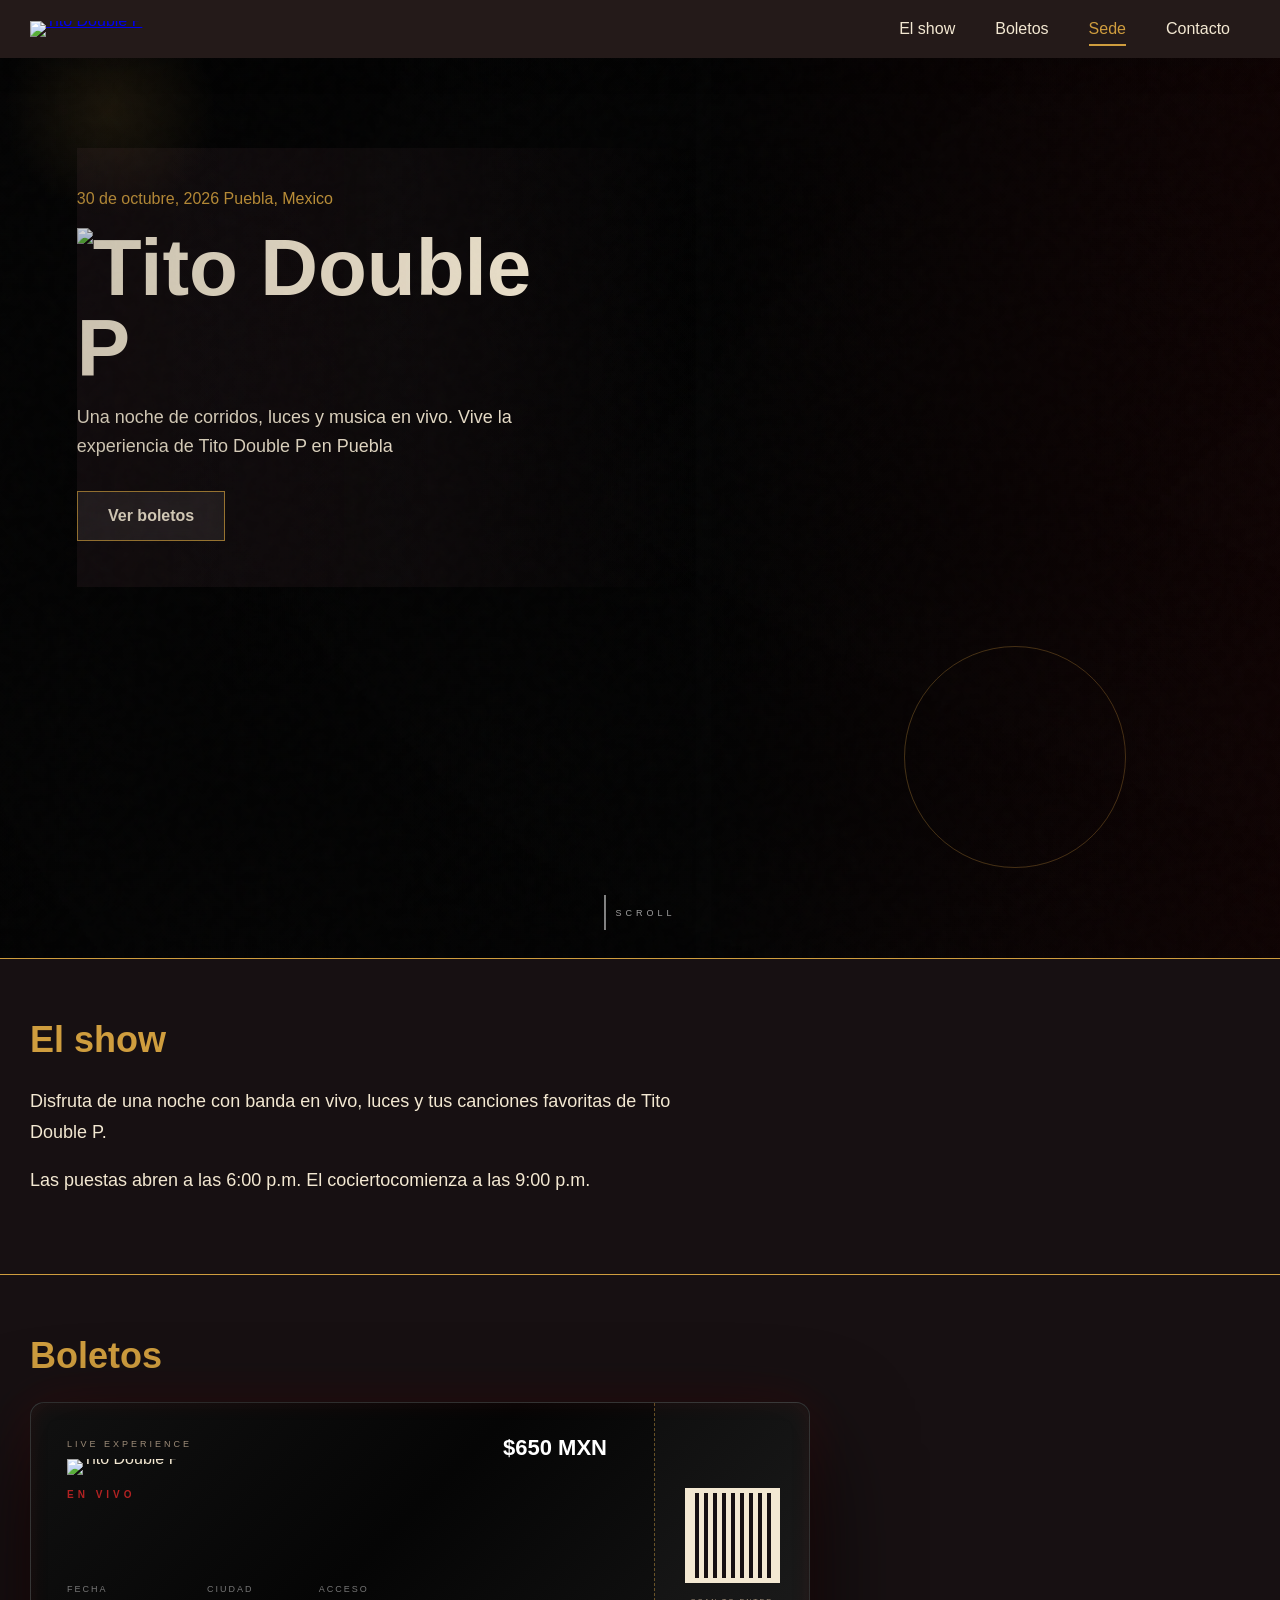
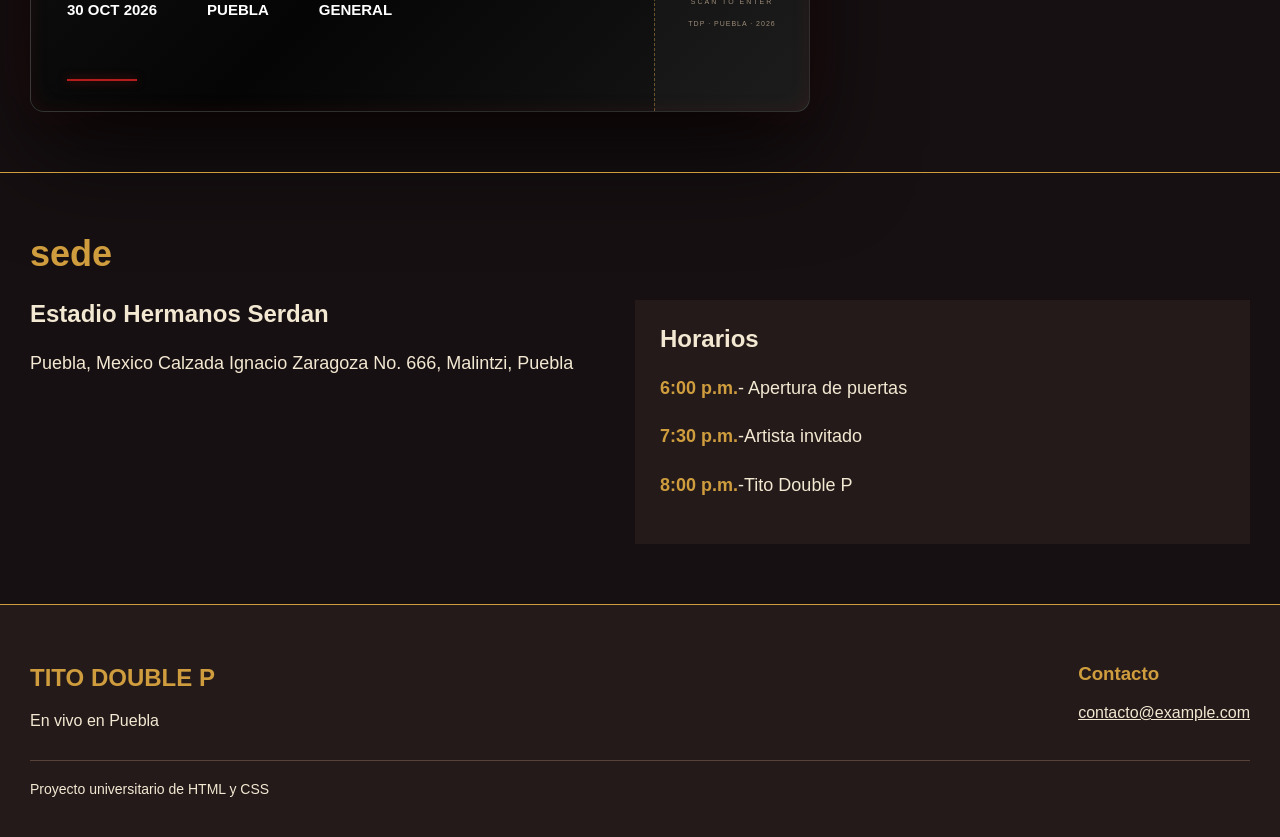
==== pagina_web.html/index.html @ 89b6fadc "Add files via upload" ====
<!DOCTYPE html>
<html lang="es">
<head>
  <meta charset="UTF-8">
  <meta name="viewport" content="width=device-width, initial-scale=1.0">
  <title>Tito Double P | Puebla</title>
  <link rel="stylesheet" href="estilos.css">
</head>

<body>
  <!-- Esta es la barra de arriba con el nombre y el menu -->
  <header>
    <a class="logo-link" href="#" aria-label="Ir al inicio">
      <img class="logo" src="../logo.png" alt="Tito Double P">
    </a>

    <button class="menu-toggle" type="button" aria-label="Abrir menu" aria-expanded="false" aria-controls="menu-principal">
      <span></span>
      <span></span>
      <span></span>
    </button>

    <!-- Estos links llevan a cada parte de la pagina -->
    <nav id="menu-principal">
      <a href="#show">El show</a>
      <a href="#boletos">Boletos</a>
      <a href="#sede">Sede</a>
      <a href="#contacto">Contacto</a>
    </nav>
  </header>

  <main>
    <!-- Aqui empieza la parte principal con el video -->
    <section class="hero">
      <!-- Todo este texto queda encima del video -->
      <div class="hero-contenido">
        <p class="fecha"> 30 de octubre, 2026  Puebla, Mexico</p>

        <h1 class="hero-titulo">
          <img src="../logo.png" alt="Tito Double P">
        </h1>

        <p class="descripcion">
          Una noche de corridos, luces y musica en vivo.
          Vive la experiencia de Tito Double P en Puebla
        </p>

        <a class="boton" href="#boletos">Ver boletos</a>
      </div>
      <!-- Video de Tito que esta guardado en la carpeta del proyecto -->
      <div class="artista-escena" aria-hidden="true">
        <video class="hero-video" autoplay muted loop playsinline preload="auto">
          <source src="../titovideo.mp4" type="video/mp4">
        </video>
      </div>
      <!-- Efectos de vidrio y luz que siguen al cursor -->
      <div class="hero-overlay" aria-hidden="true"></div>
      <div class="rgb-glow" aria-hidden="true"></div>
      <div class="grain" aria-hidden="true"></div>
      <div class="scroll-indicator" aria-hidden="true"><span></span>SCROLL</div>
    </section>
    <!-- Informacion sobre el concierto -->
    <section id="show" class="seccion">
      <h2>El show</h2>

      <p>
        Disfruta de una noche con banda en vivo, luces 
        y tus canciones favoritas de Tito Double P.
      </p>

      <p>
        Las puestas abren a las 6:00 p.m.
        El cociertocomienza a las 9:00 p.m.
      </p>
    </section>
    <!-- Boleto con efecto 3D -->
    <section id="boletos" class="seccion">
    <h2>Boletos</h2>

    <div class="ticket" id="ticket">
      <div class="ticket-main">
        <div class="ticket-top">
          <span class="ticket-small">LIVE EXPERIENCE</span>
          <div class="ticket-artist">
            <img src="../logo.png" alt="Tito Double P">
          </div>
          <div class="ticket-subtitle">EN VIVO</div>
        </div>

        <div class="ticket-info">
          <div class="ticket-info-item">
            <span>FECHA</span>
            <strong>30 OCT 2026</strong>
          </div>
          <div class="ticket-info-item">
            <span>CIUDAD</span>
            <strong>PUEBLA</strong>
          </div>
          <div class="ticket-info-item">
            <span>ACCESO</span>
            <strong>GENERAL</strong>
          </div>
        </div>

        <div class="ticket-red-line"></div>
      </div>

      <!-- Precio del boleto -->
      <div class="ticket-price">$650 MXN</div>

      <div class="ticket-side">
        <div class="ticket-qr" aria-hidden="true"></div>
        <span class="ticket-scan">SCAN TO ENTER</span>
        <span class="ticket-number">TDP · PUEBLA · 2026</span>
      </div>
    </div>
  </section>
  <!-- Lugar y horarios del evento -->
  <section id="sede" class="seccion">
    <h2>sede</h2>

    <div class="sede-contenido">
      <div class="sede-info">
        <h3>Estadio Hermanos Serdan</h3>

        <p>
          Puebla, Mexico
          Calzada Ignacio Zaragoza No. 666, Malintzi, Puebla
        </p>
      </div>
      <div class="horarios">
        <h3>Horarios</h3>

        <p><strong>6:00 p.m.</strong>- Apertura de puertas</p>
        <p><strong>7:30 p.m.</strong>-Artista invitado</p>
        <p><strong>8:00 p.m.</strong>-Tito Double P</p>
      </div>
    </div>
  </section>
  </main>
  <!-- Pie de pagina con los datos de contacto -->
  <footer id="contacto">
    <div class="footer-contenido">
      <div>
        <h2>TITO DOUBLE P</h2>
        <p>En vivo en Puebla</p>
      </div>

      <div>
        <h3>Contacto</h3>
        <a href="mailto: contacto@example.com">
          contacto@example.com
        </a>
      </div>
    </div>

    <p class="footer-nota">
      Proyecto universitario de HTML y CSS 
    </p>
  </footer>
  <script src="script.js" defer></script>
</body>
</html>
---- pagina_web.html/estilos.css ----
/* Estilos generales de toda la pagina */
body {
    margin: 0;
    background-color: #171012;
    color: #f3e8d2;
    font-family: Arial, sans-serif;
    overflow-x: hidden;
}

body::selection {
    background: #cf9d3e;
    color: #171012;
}

html {
    scroll-behavior: smooth;
}

/* Barra de navegacion */
header{
    background-color: #241a19;
    padding: 20px 30px;
}

header h2{
    margin: 0 0 15px;
    color: #cf9d3e;
}

nav a{
    color: #f3e8d2;
    text-decoration: none;
    margin-right: 20px;
}

header{
    background-color: #241a19; 
    padding: 20px 30px;

    display: flex;
    justify-content: space-between;
    align-items: center;
    position: sticky;
    top: 0;
    z-index: 10;
    backdrop-filter: blur(14px);
    box-shadow: 0 8px 30px rgba(0, 0, 0, 0.16);
}

header h2 {
    margin: 0;
    color: #cf9d3e;
}

/* Logo principal de la pagina */
.logo-link {
    display: inline-flex;
    align-items: center;
    line-height: 0;
}

.logo {
    display: block;
    width: 148px;
    height: auto;
    max-height: 38px;
    object-fit: contain;
}

/* Boton hamburguesa para celular */
.menu-toggle {
    display: none;
    width: 44px;
    height: 44px;
    padding: 10px;
    border: 1px solid rgba(207, 157, 62, 0.5);
    background: transparent;
    cursor: pointer;
}

.menu-toggle span {
    display: block;
    height: 2px;
    margin: 5px 0;
    background: #cf9d3e;
    transition: transform 250ms ease, opacity 250ms ease;
}

.menu-toggle[aria-expanded="true"] span:first-child {
    transform: translateY(7px) rotate(45deg);
}

.menu-toggle[aria-expanded="true"] span:nth-child(2) {
    opacity: 0;
}

.menu-toggle[aria-expanded="true"] span:last-child {
    transform: translateY(-7px) rotate(-45deg);
}

/* Links del menu */
nav{
    display: flex;
    gap: 20px;
}

nav a{
    color: #f3e8d2;
    text-decoration: none;
    position: relative;
    transition: color 250ms ease;
}

nav a::after {
    content: "";
    position: absolute;
    left: 0;
    right: 0;
    bottom: -8px;
    height: 2px;
    background: #cf9d3e;
    transform: scaleX(0);
    transform-origin: right;
    transition: transform 250ms ease;
}

nav a:hover,
nav a.activo {
    color: #cf9d3e;
}

nav a:hover::after,
nav a.activo::after {
    transform: scaleX(1);
    transform-origin: left;
}

/* Hero principal con el video de fondo */
.hero{
    min-height: 100vh;
    min-height: 100svh;
    padding: 90px clamp(30px, 6vw, 96px);
    display: flex;
    align-items: flex-start;
    justify-content: flex-start;
    position: relative;
    isolation: isolate;
    overflow: hidden;
    isolation: isolate;
}

/* Texto que aparece encima del video */
.hero-contenido {
    position: relative;
    z-index: 2;
    width: min(620px, 62vw);
    padding: 42px 42px 42px 0;
    background: linear-gradient(90deg, rgba(23, 16, 18, 0.9), rgba(23, 16, 18, 0.58), transparent);
    transform: translate3d(var(--parallax-x, 0px), var(--parallax-y, 0px), 0);
    animation: contenidoHeroEntrada 1200ms 300ms cubic-bezier(.16, 1, .3, 1) both;
}

.hero::before {
    content: "";
    position: absolute;
    inset: 0;
    z-index: -1;
    background: radial-gradient(circle at 80% 35%, rgba(207, 157, 62, 0.18), transparent 28%), linear-gradient(135deg, rgba(122, 31, 43, 0.3), transparent 55%);
    animation: pulso 7s ease-in-out infinite alternate;
    transform: translateY(var(--desplazamiento-hero, 0));
}

.hero::after {
    content: "";
    position: absolute;
    width: 220px;
    height: 220px;
    right: 12%;
    bottom: 10%;
    border: 1px solid rgba(207, 157, 62, 0.32);
    border-radius: 50%;
    animation: orbitar 10s linear infinite;
    pointer-events: none;
}

.artista-escena {
    position: absolute;
    inset: 0;
    width: 100%;
    height: 100%;
    min-height: 0;
    z-index: 0;
    pointer-events: none;
    overflow: hidden;
    background: #050505;
}

.artista-escena::after {
    content: "";
    position: absolute;
    inset: 0;
    z-index: 1;
    background: linear-gradient(90deg, rgba(5, 5, 5, 0.72) 0%, rgba(5, 5, 5, 0.4) 42%, rgba(5, 5, 5, 0.12) 100%), linear-gradient(0deg, rgba(5, 5, 5, 0.42), rgba(5, 5, 5, 0.04) 50%, rgba(5, 5, 5, 0.24));
}

.hero-overlay {
    position: absolute;
    inset: 0;
    z-index: 2;
    pointer-events: none;
    background: linear-gradient(90deg, rgba(0, 0, 0, 0.18), transparent 55%, rgba(70, 0, 0, 0.16));
}

.rgb-glow,
.grain {
    position: absolute;
    pointer-events: none;
}

.rgb-glow {
    top: 0;
    left: 0;
    z-index: 4;
    width: 260px;
    height: 260px;
    opacity: 0;
    border-radius: 50%;
    background: radial-gradient(circle, rgba(255, 0, 0, 0.08), transparent 60%);
    mix-blend-mode: screen;
    will-change: transform, opacity;
    transition: opacity 120ms ease;
}

.grain {
    inset: -50%;
    z-index: 8;
    opacity: 0.025;
    background-image: url("data:image/svg+xml,%3Csvg viewBox='0 0 180 180' xmlns='http://www.w3.org/2000/svg'%3E%3Cfilter id='noise'%3E%3CfeTurbulence type='fractalNoise' baseFrequency='.9' numOctaves='3' stitchTiles='stitch'/%3E%3C/filter%3E%3Crect width='100%25' height='100%25' filter='url(%23noise)' opacity='.7'/%3E%3C/svg%3E");
    animation: grainMove 0.2s steps(2) infinite;
}

/* El video llena todo el hero */
.hero-video {
    position: absolute;
    inset: 0;
    width: 100%;
    height: 100%;
    max-height: none;
    object-fit: cover;
    object-position: center;
    filter: brightness(calc(0.88 - var(--scroll-darken, 0))) saturate(0.95);
    transform: scale(var(--video-scale, 1.06)) translate3d(var(--video-x, 0px), var(--video-y, 0px), 0);
    transform-origin: center center;
    animation: videoHeroEntrada 1800ms cubic-bezier(.16, 1, .3, 1) both, videoRespira 18s 1800ms ease-in-out infinite alternate;
}

.halo-artista {
    position: absolute;
    right: 18%;
    top: 18%;
    width: 75%;
    aspect-ratio: 1;
    border-radius: 50%;
    background: radial-gradient(circle, rgba(207, 157, 62, 0.28), rgba(122, 31, 43, 0.14) 44%, transparent 70%);
    filter: blur(4px);
    animation: respirar 4s ease-in-out infinite;
}

.rayos-artista {
    position: absolute;
    right: 21%;
    top: 12%;
    width: 1px;
    height: 72%;
    background: linear-gradient(transparent, rgba(207, 157, 62, 0.85), transparent);
    box-shadow: -92px 44px 0 rgba(207, 157, 62, 0.22), 92px 80px 0 rgba(207, 157, 62, 0.18);
    transform: rotate(18deg);
    animation: destello 2.8s ease-in-out infinite;
}

.onda-sonido {
    position: absolute;
    right: 4%;
    top: 22%;
    width: 62px;
    height: 62px;
    border: 1px solid rgba(207, 157, 62, 0.7);
    border-left-color: transparent;
    border-radius: 50%;
    opacity: 0;
    animation: ondaSonido 2.4s ease-out infinite;
}

.onda-dos {
    animation-delay: 1.2s;
}

.fecha{
    color: #cf9d3e;
    margin: 0 0 20px;
}

.hero h1{
    font-size: 80px;
    line-height: 1;
    margin: 0;
    animation: tituloCinematico 1000ms 480ms cubic-bezier(.16, 1, .3, 1) both;
}

.hero-titulo img {
    display: block;
    width: min(520px, 100%);
    height: auto;
    max-height: 150px;
    object-fit: contain;
    object-position: left center;
}

.hero h1 span{
    color: #cf9d3e;
}

.descripcion{
    max-width: 460px;
    font-size: 18px;
    line-height: 1.6;
    margin: 25px 0 30px;
    animation: detalleCinematico 900ms 920ms cubic-bezier(.16, 1, .3, 1) both;
}

.boton{
    display: inline-block;
    background: rgba(255, 255, 255, 0.08);
    color: #f3e8d2;
    border: 1px solid rgba(207, 157, 62, 0.8);
    backdrop-filter: blur(12px);
    padding: 15px 30px;
    text-decoration: none;
    font-weight: bold;
    position: relative;
    overflow: hidden;
    transition: transform 220ms ease, box-shadow 220ms ease;
    will-change: transform;
    animation: detalleCinematico 900ms 1120ms cubic-bezier(.16, 1, .3, 1) both;
}

.boton:hover {
    transform: translateY(-4px);
    background: rgba(207, 157, 62, 0.18);
    box-shadow: 0 0 28px rgba(207, 157, 62, 0.35), inset 0 0 20px rgba(255, 255, 255, 0.08);
    letter-spacing: 0.5px;
}

.scroll-indicator {
    position: absolute;
    bottom: 28px;
    left: 50%;
    z-index: 6;
    display: flex;
    align-items: center;
    gap: 10px;
    color: rgba(255, 255, 255, 0.62);
    font-size: 9px;
    letter-spacing: 4px;
    transform: translateX(-50%);
}

.scroll-indicator span {
    display: block;
    width: 1px;
    height: 35px;
    background: #fff;
    animation: scrollLine 1.6s ease-in-out infinite;
}

.ripple {
    position: absolute;
    width: 12px;
    height: 12px;
    border-radius: 50%;
    background: rgba(255, 255, 255, 0.55);
    transform: scale(0);
    animation: ripple 600ms ease-out;
    pointer-events: none;
}

/* Estilo base para las secciones */
.seccion{
    padding: 60px 30px;
    border-top: 1px solid #cf9d3e;
    opacity: 0;
    transform: translateY(32px);
    transition: opacity 700ms ease, transform 700ms ease;
}

.seccion.visible,
footer.visible {
    opacity: 1;
    transform: translateY(0);
}

.revelar-deslizamiento {
    opacity: 0;
    transform: translateX(-34px);
    transition: opacity 650ms ease var(--retraso), transform 650ms cubic-bezier(.16, 1, .3, 1) var(--retraso);
}

.visible .revelar-deslizamiento {
    opacity: 1;
    transform: translateX(0);
}

.seccion h2 {
    margin: 0 0 25px;
    color: #cf9d3e;
    font-size: 36px;
}

.seccion p {
    max-width: 650px;
    margin: 0 0 18px;
    font-size: 18px;
    line-height: 1.7;
    html{
        scroll-behavior: smooth;
    }
}

.boletos{
    display: flex;
    gap: 25px;
    flex-wrap: wrap;
}

/* Diseño del boleto */
.ticket {
    position: relative;
    width: min(780px, 100%);
    min-height: 310px;
    display: flex;
    overflow: hidden;
    color: #f3e8d2;
    background: linear-gradient(135deg, #111 0%, #050505 45%, #171717 100%);
    border: 1px solid rgba(255, 255, 255, 0.15);
    border-radius: 14px;
    box-shadow: var(--sombra-x, 0px) var(--sombra-y, 40px) 100px rgba(0, 0, 0, 0.8), 0 0 50px rgba(180, 20, 20, 0.15);
    transform-style: preserve-3d;
    transition: transform 220ms ease, box-shadow 220ms ease;
    will-change: transform;
    cursor: pointer;
    touch-action: none;
}

.ticket.ticket-activo { transition: transform 0s, box-shadow 0s; }

.ticket::before,
.ticket::after {
    content: "";
    position: absolute;
    pointer-events: none;
}

/* Reflejo que pasa por el boleto */
.ticket::before {
    width: 180px;
    height: 500px;
    top: -100px;
    left: -250px;
    z-index: 5;
    background: linear-gradient(90deg, transparent, rgba(255, 255, 255, 0.16), transparent);
    transform: rotate(25deg);
    transition: left 600ms ease;
}

.ticket::after {
    inset: 0;
    z-index: 4;
    border-radius: 14px;
    box-shadow: inset 0 0 50px rgba(255, 255, 255, 0.02), inset 0 0 20px rgba(170, 0, 0, 0.1);
}

.ticket:hover::before { left: 850px; }

.ticket-main {
    position: relative;
    flex: 1;
    min-width: 0;
    padding: 30px 36px;
    display: flex;
    flex-direction: column;
    justify-content: space-between;
}

.ticket-top { position: relative; z-index: 1; }

.ticket-small,
.ticket-label,
.ticket-bottom span {
    color: #9c8b77;
    font-size: 9px;
    letter-spacing: 3px;
}

.ticket-artist {
    margin-top: 8px;
    line-height: 0;
}

.ticket-artist img {
    display: block;
    width: min(360px, 78%);
    height: auto;
    max-height: 58px;
    object-fit: contain;
    object-position: left center;
}

.ticket-subtitle { color: #b22222; }

.ticket-subtitle {
    margin-top: 14px;
    font-size: 10px;
    font-weight: bold;
    letter-spacing: 4px;
}

/* Fecha, ciudad y tipo de acceso */
.ticket-info {
    display: flex;
    gap: clamp(20px, 4vw, 50px);
    margin-top: 45px;
}

.ticket-info-item { display: flex; flex-direction: column; gap: 7px; }
.ticket-info-item span { color: #777; font-size: 9px; letter-spacing: 2px; }
.ticket-info-item strong { color: #fff; font-size: 15px; }

.ticket-price {
    position: absolute;
    top: 32px;
    right: 202px;
    z-index: 3;
    color: #fff;
    font-size: 22px;
    font-weight: 800;
}

.ticket-red-line {
    width: 70px;
    height: 2px;
    margin-top: 22px;
    background: #b51d1d;
    box-shadow: 0 0 10px rgba(200, 20, 20, 0.6);
}

.ticket-schedule {
    display: flex;
    gap: clamp(16px, 3vw, 35px);
    margin-top: 24px;
}

.ticket-schedule div { display: flex; flex-direction: column; gap: 5px; }
.ticket-schedule span { color: #f3e8d2; font-size: 13px; font-weight: bold; }
.ticket-schedule small { color: #9c8b77; font-size: 8px; letter-spacing: 0.4px; }
.ticket-main-time span { text-shadow: 0 0 15px rgba(207, 157, 62, 0.45); }

.ticket-bottom {
    display: flex;
    align-items: baseline;
    justify-content: space-between;
    gap: 20px;
    margin-top: 24px;
    padding-top: 15px;
    border-top: 1px solid rgba(207, 157, 62, 0.28);
}

.ticket-bottom strong { font-size: 18px; }

/* Parte derecha con el codigo del boleto */
.ticket-side {
    width: 155px;
    flex: 0 0 155px;
    display: flex;
    flex-direction: column;
    justify-content: center;
    align-items: center;
    gap: 15px;
    border-left: 1px dashed rgba(207, 157, 62, 0.45);
    background: rgba(255, 255, 255, 0.025);
}

.ticket-qr {
    width: 95px;
    height: 95px;
    border: 5px solid #f3e8d2;
    background: repeating-linear-gradient(90deg, #f3e8d2 0 5px, #171012 5px 9px), repeating-linear-gradient(0deg, transparent 0 7px, rgba(207, 157, 62, 0.7) 7px 9px);
}

.ticket-scan,
.ticket-number { color: #9c8b77; font-size: 7px; letter-spacing: 2px; text-align: center; }
.ticket-number { letter-spacing: 1px; }

.tarjeta{
    flex: 1;
    min-width: 220px;
    padding: 30px;
    background-color: #241a19;
    border: 1px solid #cf9d3e;
    transform-style: preserve-3d;
    transition: transform 180ms ease, box-shadow 180ms ease;
}

.tarjeta:hover {
    box-shadow: 0 18px 38px rgba(0, 0, 0, 0.32);
}
.tarjeta h3{
    margin: 0 0 15px;
    color: #cf9d3e;
    font-size: 26px;
}

.tarjeta .precio{
    margin: 0 0 20px;
    font-size: 36px;
    font-weight: bold;
}

.tarjeta ul{
    margin: 0;
    padding-left: 20px;
    line-height: 1.8;
}

.destacada{
  background-color: #7a1f2b;
  border: 2px solid #cf9d3e;
}

* {
  box-sizing: border-box;
}

.sede-contenido{
    display: flex;
    gap: 40px;
    flex-wrap: wrap;
}

.sede-info,
.horarios{
    flex: 1;
    min-width: 250px;
}

.sede-contenido h3{
    margin: 0 0 20px;
    font-size: 24px;
}

.horarios{
    background-color: #241a19;
    padding: 25px;
}

.horarios strong{
    color: #cf9d3e;
}

/* Pie de pagina */
footer{
    background-color: #241a19;
    padding: 40px 30px;
    border-top: 1px solid #cf9d3e;
    opacity: 0;
    transform: translateY(32px);
    transition: opacity 700ms ease, transform 700ms ease;
}

.footer-contenido{
    display: flex;
    justify-content: space-between;
    flex-wrap: wrap;
    gap: 30px;
}

.footer-contenido h2,
.footer-contenido h3{
    color: #cf9d3e;
    margin: 0 0 15;
}

.footer-contenido p{
    margin: 0;
}

.footer-contenido a{
    color: #f3e8d2;
}

.footer-nota{
    margin: 30px 0 0;
    padding-top: 20px;
    border-top: 1px solid #57433a;
    font-size: 14px;
}

.barra-progreso {
    position: fixed;
    top: 0;
    left: 0;
    z-index: 20;
    width: var(--progreso-scroll, 0%);
    height: 3px;
    background: #cf9d3e;
    box-shadow: 0 0 14px rgba(207, 157, 62, 0.8);
    transition: width 120ms linear;
    pointer-events: none;
}

.luz-cursor {
    position: fixed;
    top: 0;
    left: 0;
    z-index: 1;
    width: 220px;
    height: 220px;
    border-radius: 50%;
    background: radial-gradient(circle, rgba(207, 157, 62, 0.11), transparent 68%);
    pointer-events: none;
    mix-blend-mode: screen;
    transition: transform 180ms ease-out, opacity 220ms ease, scale 220ms ease;
}

.luz-cursor.activo {
    scale: 1.4;
    opacity: 0.75;
}

.transicion-pagina {
    position: fixed;
    inset: 0;
    z-index: 30;
    display: grid;
    place-items: center;
    background: #cf9d3e;
    clip-path: inset(0 0 100% 0);
    pointer-events: none;
}

.transicion-linea {
    width: min(260px, 48vw);
    height: 1px;
    background: #171012;
    transform: scaleX(0);
}

.transicion-pagina.entrar {
    animation: cortinaEntrada 520ms cubic-bezier(.76, 0, .24, 1) forwards;
}

.transicion-pagina.entrar .transicion-linea {
    animation: lineaEntrada 420ms ease forwards;
}

.transicion-pagina.salir {
    animation: cortinaSalida 520ms cubic-bezier(.76, 0, .24, 1) forwards;
}

@keyframes cortinaEntrada {
    from { clip-path: inset(0 0 100% 0); }
    to { clip-path: inset(0); }
}

@keyframes cortinaSalida {
    from { clip-path: inset(0); }
    to { clip-path: inset(100% 0 0 0); }
}

@keyframes lineaEntrada {
    50% { transform: scaleX(1); }
    100% { transform: scaleX(0); }
}

@keyframes entradaTitulo {
    from { opacity: 0; transform: translateY(28px); letter-spacing: 8px; }
    to { opacity: 1; transform: translateY(0); letter-spacing: 0; }
}

/* Animaciones principales */
@keyframes videoHeroEntrada {
    from { opacity: 0; transform: scale(1.14); }
    to { opacity: 1; transform: scale(1.06); }
}

@keyframes videoRespira {
    from { transform: scale(1.06); }
    to { transform: scale(1.12); }
}

@keyframes contenidoHeroEntrada {
    from { opacity: 0; transform: translate3d(0, 28px, 0); }
    to { opacity: 1; transform: translate3d(0, 0, 0); }
}

@keyframes tituloCinematico {
    from { opacity: 0; filter: blur(14px); transform: translateY(30px); letter-spacing: 10px; }
    to { opacity: 1; filter: blur(0); transform: translateY(0); letter-spacing: 0; }
}

@keyframes detalleCinematico {
    from { opacity: 0; filter: blur(8px); transform: translateY(18px); }
    to { opacity: 1; filter: blur(0); transform: translateY(0); }
}

@keyframes aparecer {
    from { opacity: 0; transform: translateY(16px); }
    to { opacity: 1; transform: translateY(0); }
}

@keyframes pulso {
    from { transform: scale(1); opacity: 0.65; }
    to { transform: scale(1.08); opacity: 1; }
}

@keyframes ripple {
    to { transform: scale(22); opacity: 0; }
}

@keyframes grainMove {
    0% { transform: translate(0, 0); }
    25% { transform: translate(2%, -1%); }
    50% { transform: translate(-1%, 2%); }
    75% { transform: translate(1%, 1%); }
    100% { transform: translate(-2%, -2%); }
}

@keyframes scrollLine {
    0%, 100% { transform: scaleY(0.3); transform-origin: top; }
    50% { transform: scaleY(1); transform-origin: top; }
}

@keyframes orbitar {
    from { transform: rotate(0deg) translateX(20px) rotate(0deg); }
    to { transform: rotate(360deg) translateX(20px) rotate(-360deg); }
}

@keyframes entradaArtista {
    from { opacity: 0; transform: translateX(100px) translateY(30px) scale(0.9); }
    to { opacity: 1; transform: translateX(0) translateY(0) scale(1); }
}

@keyframes cantar {
    0%, 100% { transform: rotate(0deg) translateY(0); }
    25% { transform: rotate(-1.4deg) translateY(-7px); }
    50% { transform: rotate(1.4deg) translateY(0); }
    75% { transform: rotate(-0.8deg) translateY(-4px); }
}

@keyframes respirar {
    0%, 100% { transform: scale(0.92); opacity: 0.55; }
    50% { transform: scale(1.08); opacity: 1; }
}

@keyframes destello {
    0%, 100% { opacity: 0.22; transform: rotate(18deg) scaleY(0.82); }
    50% { opacity: 0.95; transform: rotate(18deg) scaleY(1.05); }
}

@keyframes ondaSonido {
    0% { opacity: 0; transform: scale(0.7) translateX(0); }
    35% { opacity: 0.8; }
    100% { opacity: 0; transform: scale(2.7) translateX(24px); }
}

/* Ajustes para celulares */
@media (max-width: 640px) {
    header { align-items: center; flex-direction: row; flex-wrap: wrap; gap: 16px; }
    header h2 { margin-right: auto; }
    .menu-toggle { display: block; }
    nav {
        display: flex;
        flex-basis: 100%;
        max-height: 0;
        overflow: hidden;
        flex-direction: column;
        gap: 0;
        opacity: 0;
        transform: translateY(-12px);
        transition: max-height 350ms ease, opacity 250ms ease, transform 350ms ease;
    }
    nav.menu-visible {
        max-height: 240px;
        opacity: 1;
        transform: translateY(0);
    }
    nav a { padding: 14px 0; margin: 0; }
    nav a::after { bottom: 5px; right: auto; width: 34px; }
    body.menu-bloqueado { overflow: hidden; }
    .hero { min-height: 100svh; padding: 70px 24px 0; display: flex; justify-content: flex-start; }
    .hero-contenido { width: 100%; padding: 24px 0; background: linear-gradient(180deg, rgba(23, 16, 18, 0.88), rgba(23, 16, 18, 0.25), transparent); }
    .hero h1 { font-size: clamp(56px, 17vw, 80px); }
    .hero-titulo img { width: min(380px, 100%); max-height: 110px; }
    .rgb-glow,
    .scroll-indicator { display: none; }
    .seccion { padding: 52px 24px; }
    .ticket { min-height: 360px; flex-direction: row; }
    .ticket-main { padding: 28px 24px; }
    .ticket-artist img { width: min(230px, 78%); max-height: 38px; }
    .ticket-info { gap: 14px; margin-top: 32px; }
    .ticket-info-item strong { font-size: 10px; }
    .ticket-price { top: 24px; right: 118px; font-size: 14px; }
    .ticket-side { width: 95px; flex-basis: 95px; }
    .ticket-qr { width: 66px; height: 66px; border-width: 4px; }
    .artista-escena { top: 0; right: 0; bottom: 0; width: 100%; height: 100%; min-height: 0; }
    .hero-video { object-position: 58% center; }
    .halo-artista { top: 8%; right: 8%; }
    .rayos-artista { top: 4%; height: 86%; }
}

@media (prefers-reduced-motion: reduce) {
    *, *::before, *::after {
        animation-duration: 1ms !important;
        animation-iteration-count: 1 !important;
        scroll-behavior: auto !important;
        transition-duration: 1ms !important;
    }

    .luz-cursor,
    .barra-progreso,
    .rayos-artista,
    .onda-sonido {
        display: none;
    }

    .hero-video,
    .halo-artista {
        animation: none;
    }
}
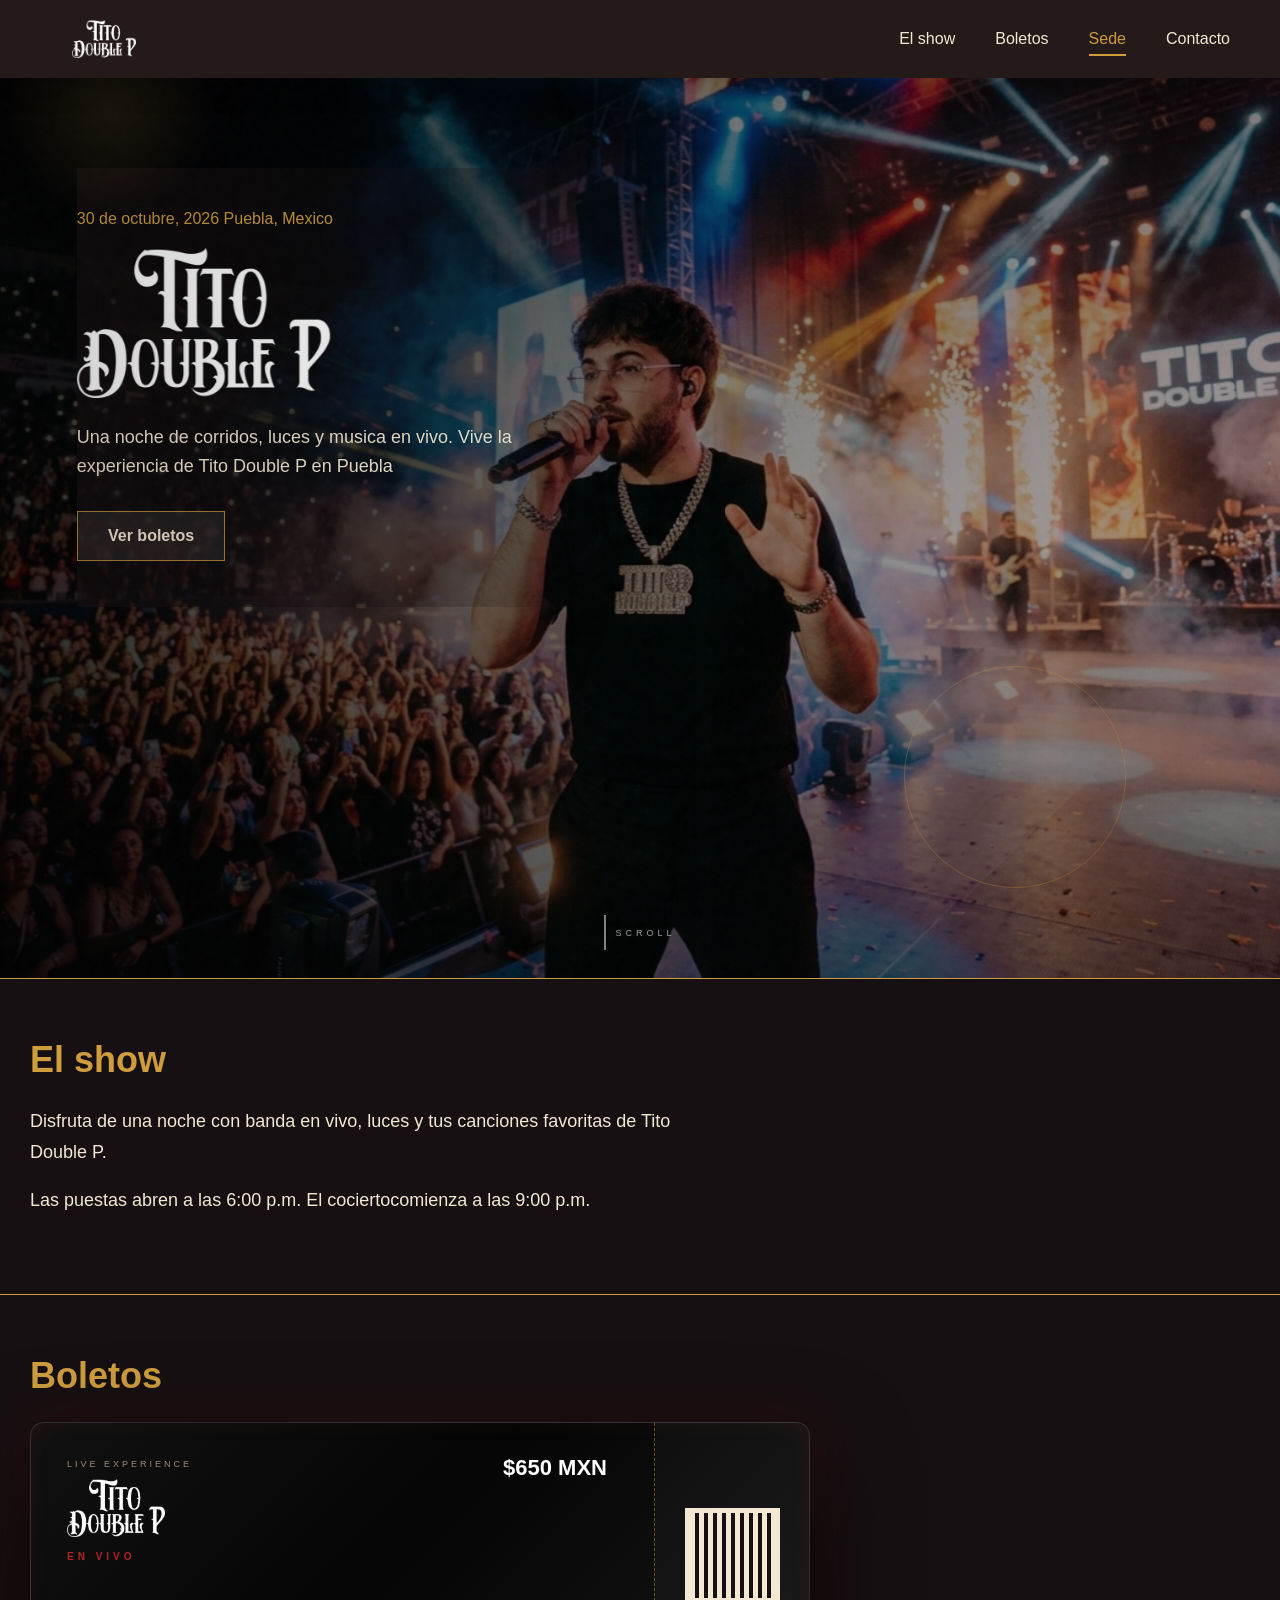
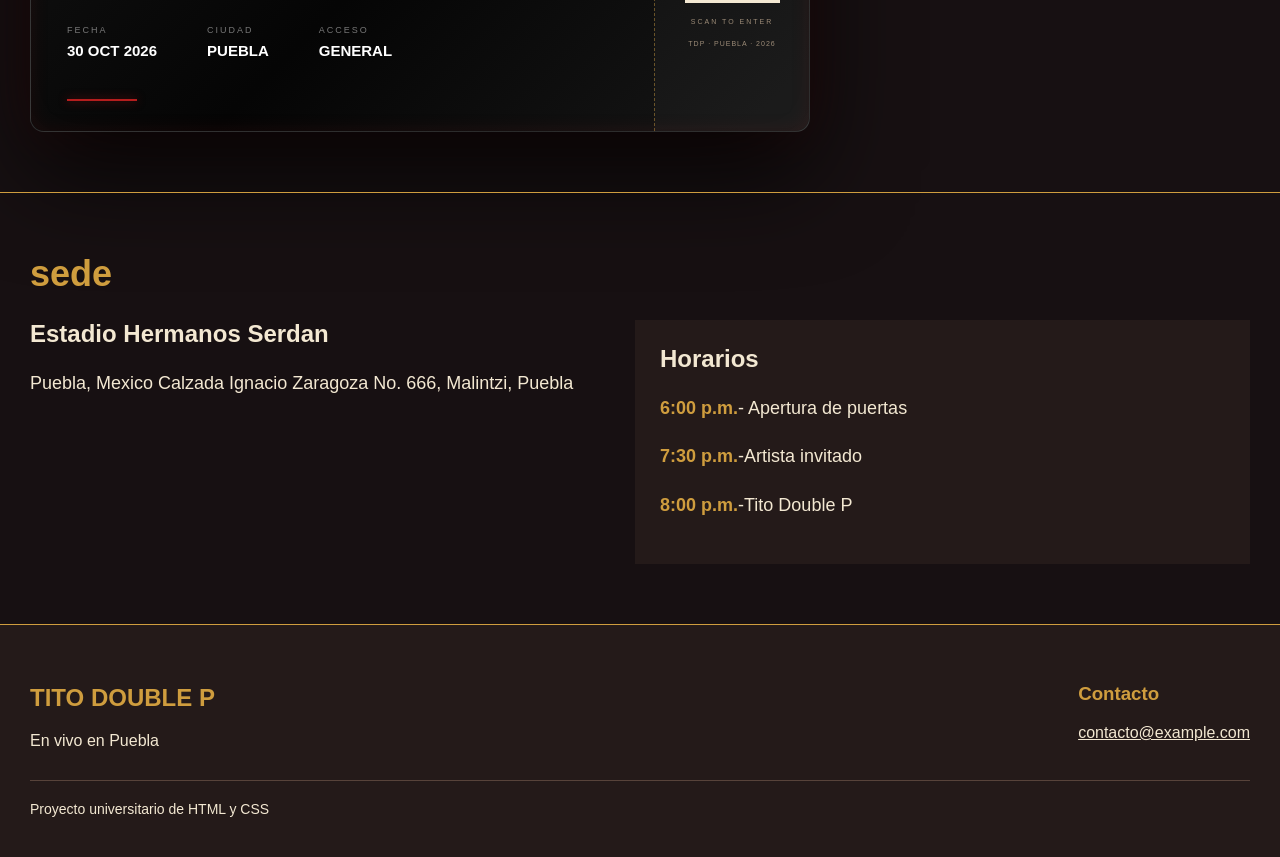
==== commit 73bfab2c: "Add files via upload" ====
--- a/pagina_web.html/index.html
+++ b/pagina_web.html/index.html
@@ -11,7 +11,7 @@
   <!-- Esta es la barra de arriba con el nombre y el menu -->
   <header>
     <a class="logo-link" href="#" aria-label="Ir al inicio">
-      <img class="logo" src="../logo.png" alt="Tito Double P">
+      <img class="logo" src="logo.png" alt="Tito Double P">
     </a>
 
     <button class="menu-toggle" type="button" aria-label="Abrir menu" aria-expanded="false" aria-controls="menu-principal">
@@ -37,7 +37,7 @@
         <p class="fecha"> 30 de octubre, 2026  Puebla, Mexico</p>
 
         <h1 class="hero-titulo">
-          <img src="../logo.png" alt="Tito Double P">
+          <img src="logo.png" alt="Tito Double P">
         </h1>
 
         <p class="descripcion">
@@ -49,8 +49,8 @@
       </div>
       <!-- Video de Tito que esta guardado en la carpeta del proyecto -->
       <div class="artista-escena" aria-hidden="true">
-        <video class="hero-video" autoplay muted loop playsinline preload="auto">
-          <source src="../titovideo.mp4" type="video/mp4">
+        <video class="hero-video" autoplay muted loop playsinline preload="auto" poster="tito.png">
+          <source src="titovideo.mp4" type="video/mp4">
         </video>
       </div>
       <!-- Efectos de vidrio y luz que siguen al cursor -->
@@ -82,7 +82,7 @@
         <div class="ticket-top">
           <span class="ticket-small">LIVE EXPERIENCE</span>
           <div class="ticket-artist">
-            <img src="../logo.png" alt="Tito Double P">
+            <img src="logo.png" alt="Tito Double P">
           </div>
           <div class="ticket-subtitle">EN VIVO</div>
         </div>
--- a/pagina_web.html/estilos.css
+++ b/pagina_web.html/estilos.css
@@ -44,6 +44,7 @@
     top: 0;
     z-index: 10;
     backdrop-filter: blur(14px);
+    -webkit-backdrop-filter: blur(14px);
     box-shadow: 0 8px 30px rgba(0, 0, 0, 0.16);
 }
 
@@ -155,7 +156,8 @@
     z-index: 2;
     width: min(620px, 62vw);
     padding: 42px 42px 42px 0;
-    background: linear-gradient(90deg, rgba(23, 16, 18, 0.9), rgba(23, 16, 18, 0.58), transparent);
+    text-align: left;
+    background: linear-gradient(90deg, rgba(23, 16, 18, 0.72), rgba(23, 16, 18, 0.3), transparent);
     transform: translate3d(var(--parallax-x, 0px), var(--parallax-y, 0px), 0);
     animation: contenidoHeroEntrada 1200ms 300ms cubic-bezier(.16, 1, .3, 1) both;
 }
@@ -314,6 +316,7 @@
     max-height: 150px;
     object-fit: contain;
     object-position: left center;
+    margin: 0;
 }
 
 .hero h1 span{
@@ -334,6 +337,7 @@
     color: #f3e8d2;
     border: 1px solid rgba(207, 157, 62, 0.8);
     backdrop-filter: blur(12px);
+    -webkit-backdrop-filter: blur(12px);
     padding: 15px 30px;
     text-decoration: none;
     font-weight: bold;
@@ -897,7 +901,7 @@
     nav a::after { bottom: 5px; right: auto; width: 34px; }
     body.menu-bloqueado { overflow: hidden; }
     .hero { min-height: 100svh; padding: 70px 24px 0; display: flex; justify-content: flex-start; }
-    .hero-contenido { width: 100%; padding: 24px 0; background: linear-gradient(180deg, rgba(23, 16, 18, 0.88), rgba(23, 16, 18, 0.25), transparent); }
+    .hero-contenido { width: 100%; padding: 24px 0; background: linear-gradient(180deg, rgba(23, 16, 18, 0.72), rgba(23, 16, 18, 0.2), transparent); }
     .hero h1 { font-size: clamp(56px, 17vw, 80px); }
     .hero-titulo img { width: min(380px, 100%); max-height: 110px; }
     .rgb-glow,
